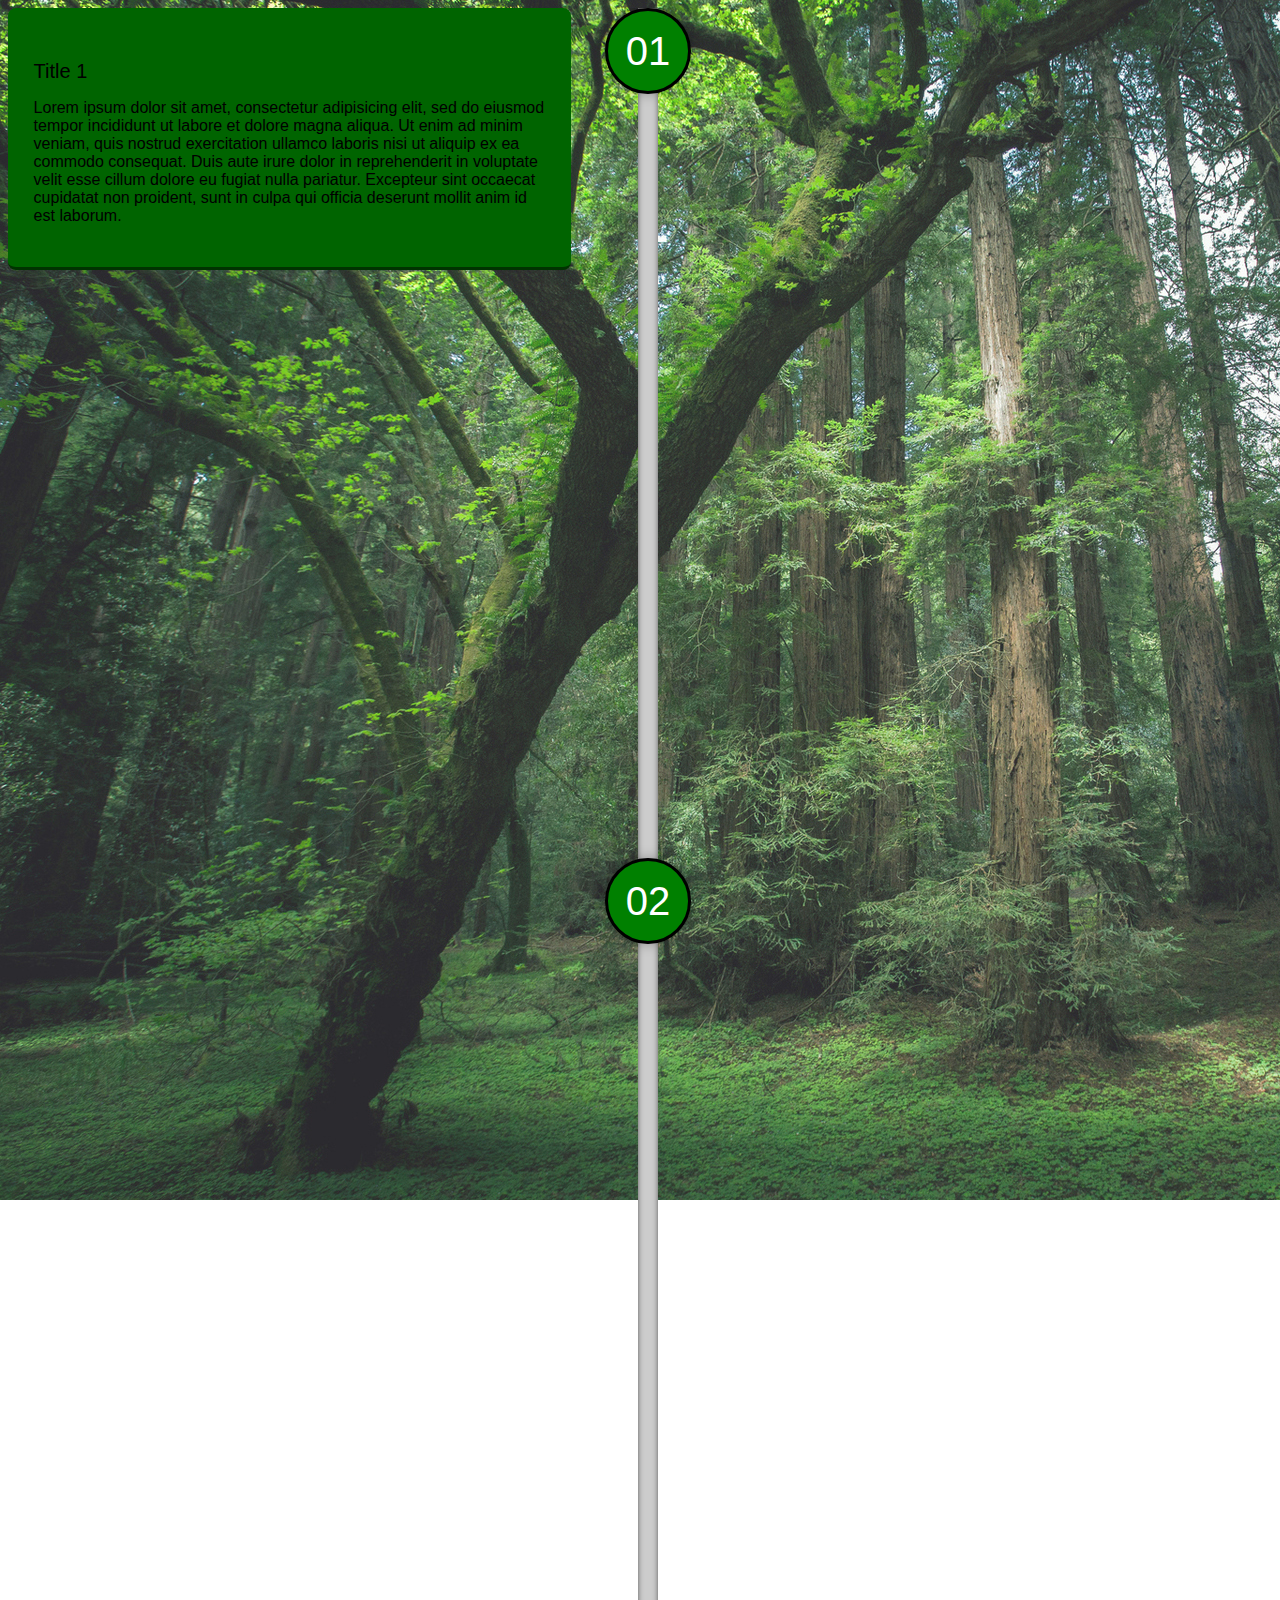
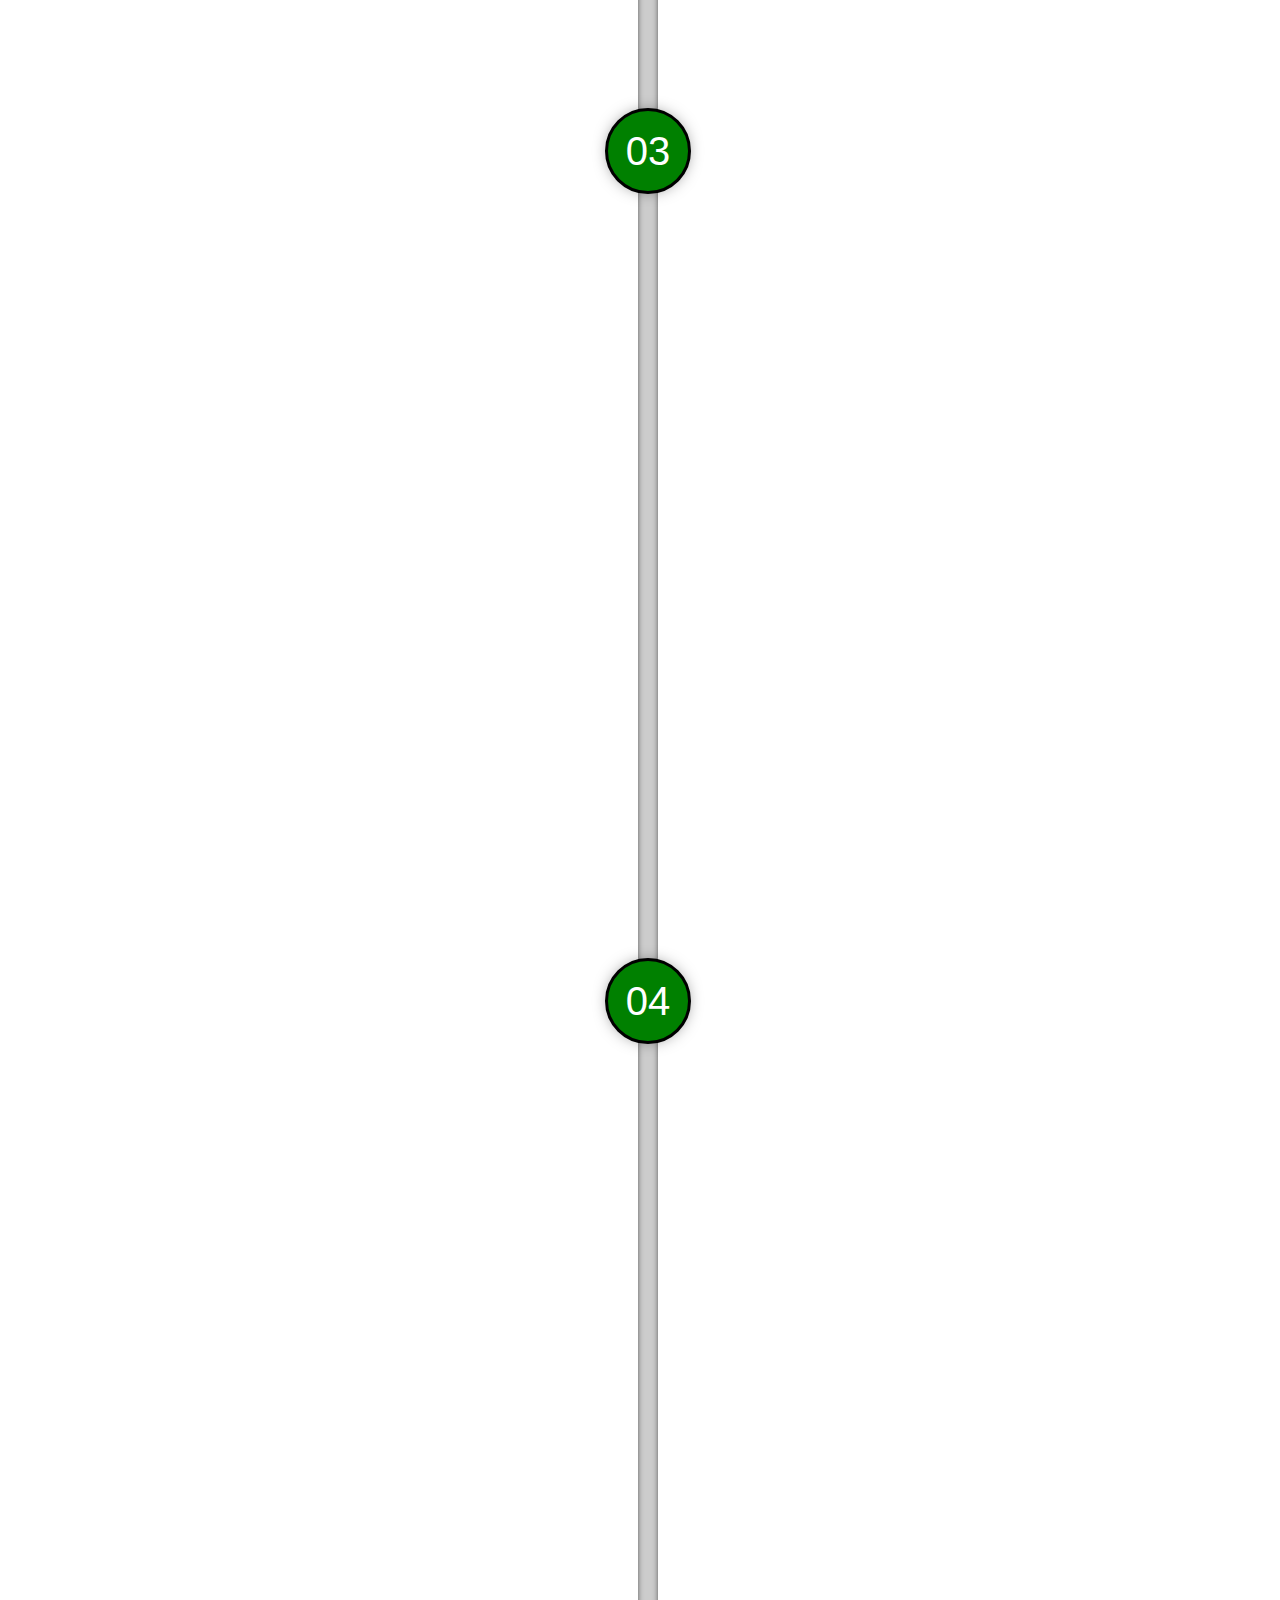
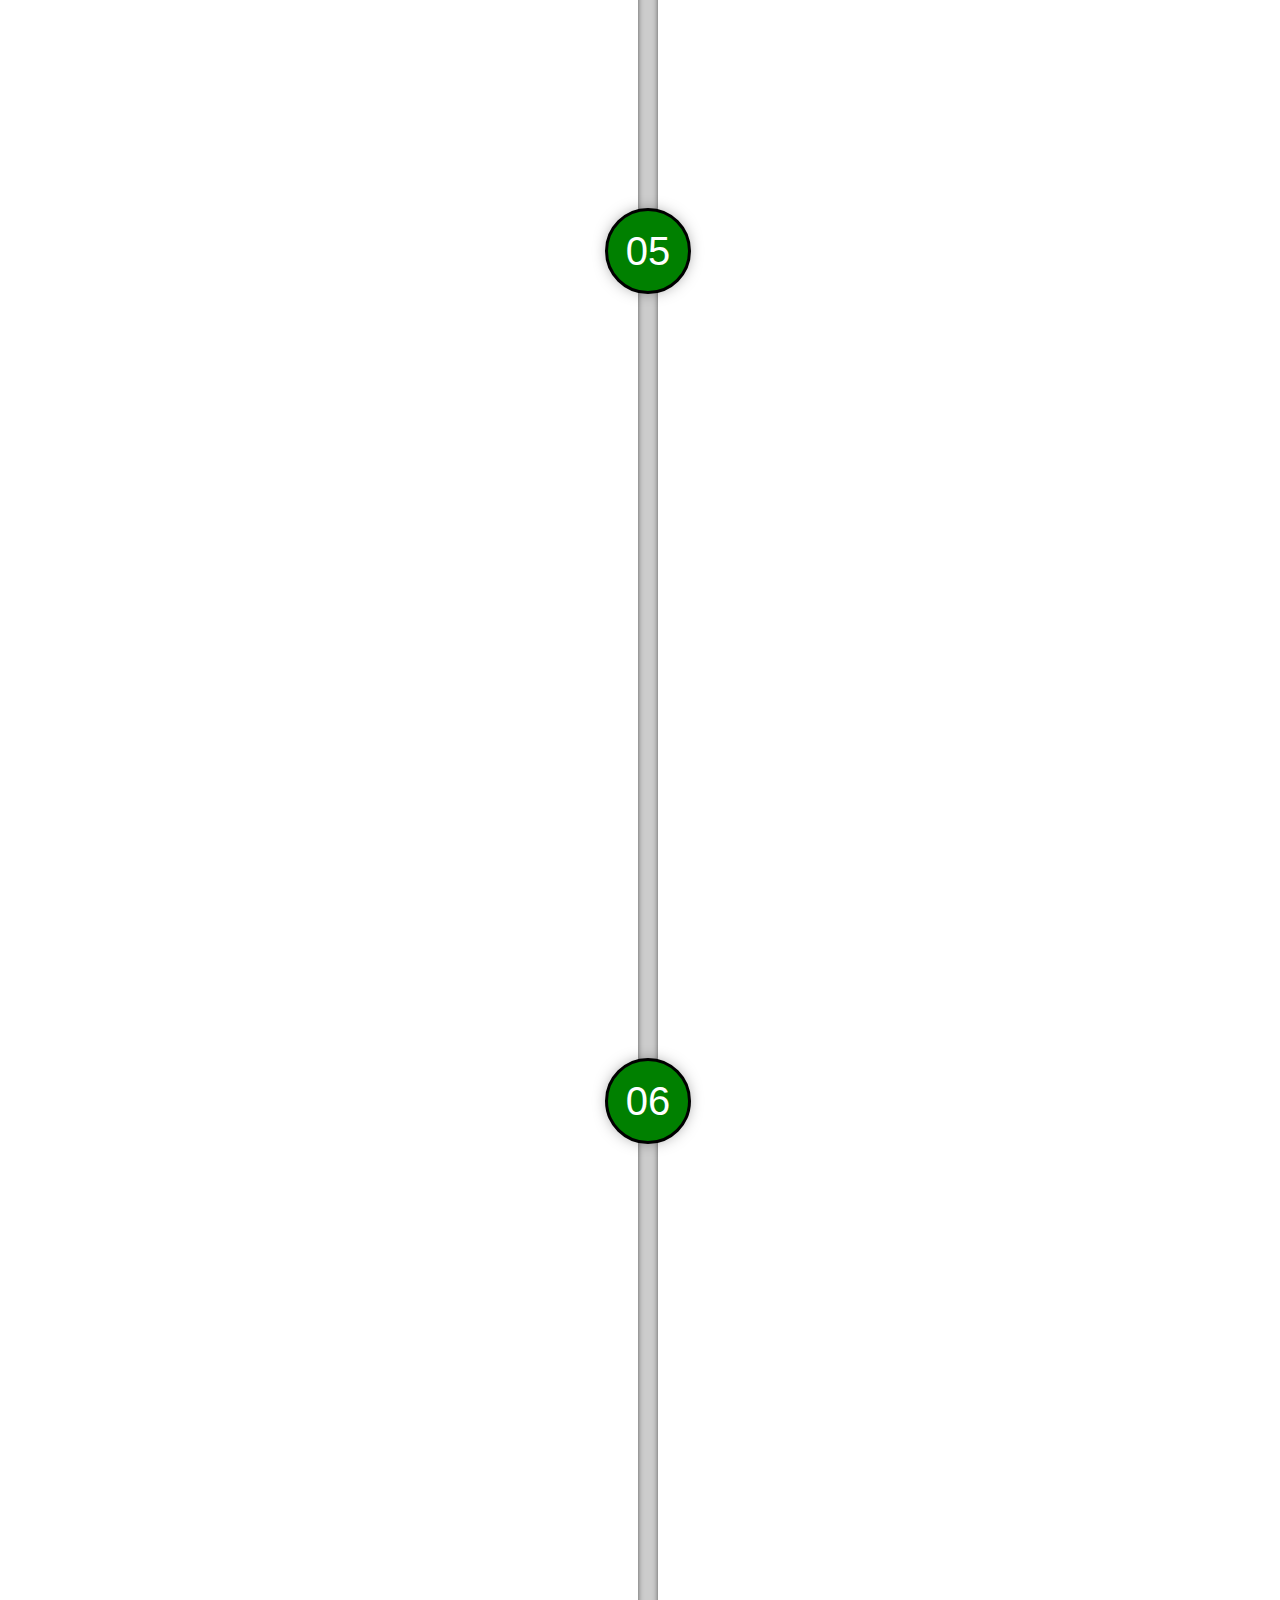
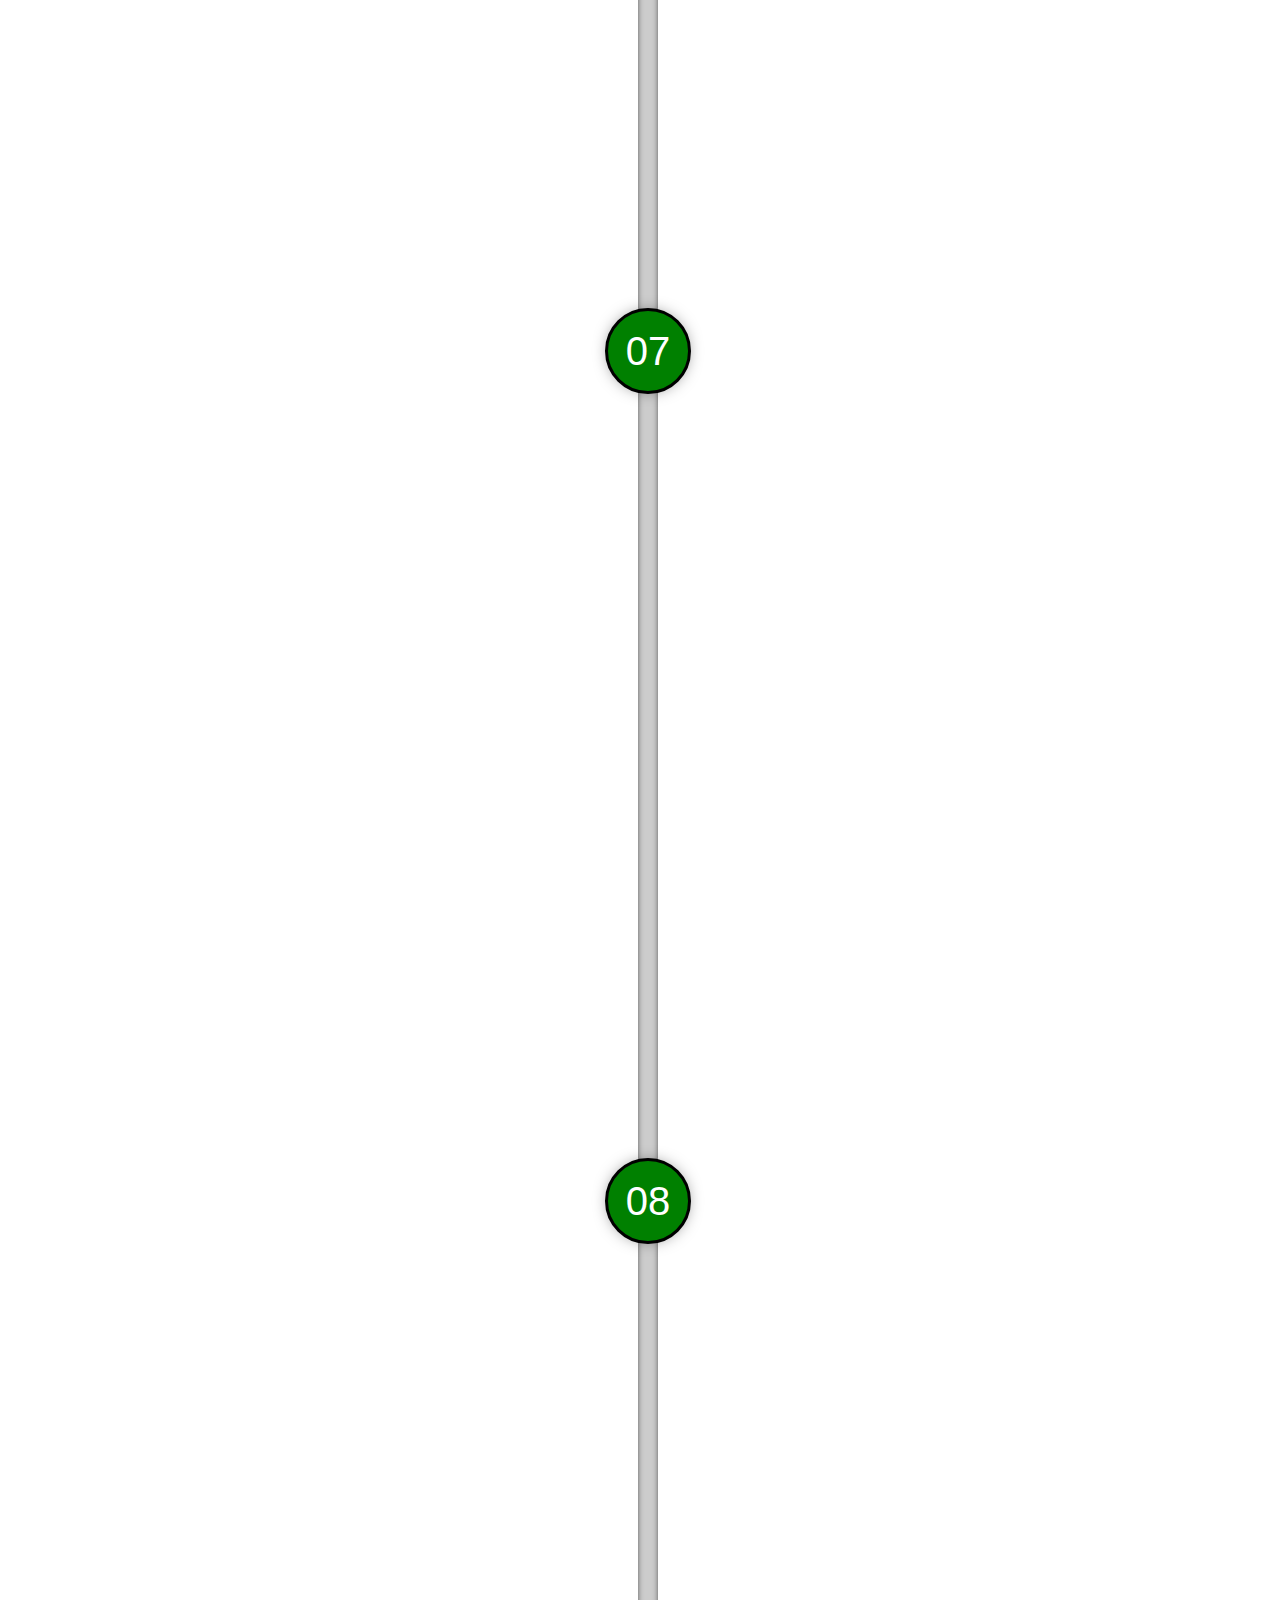
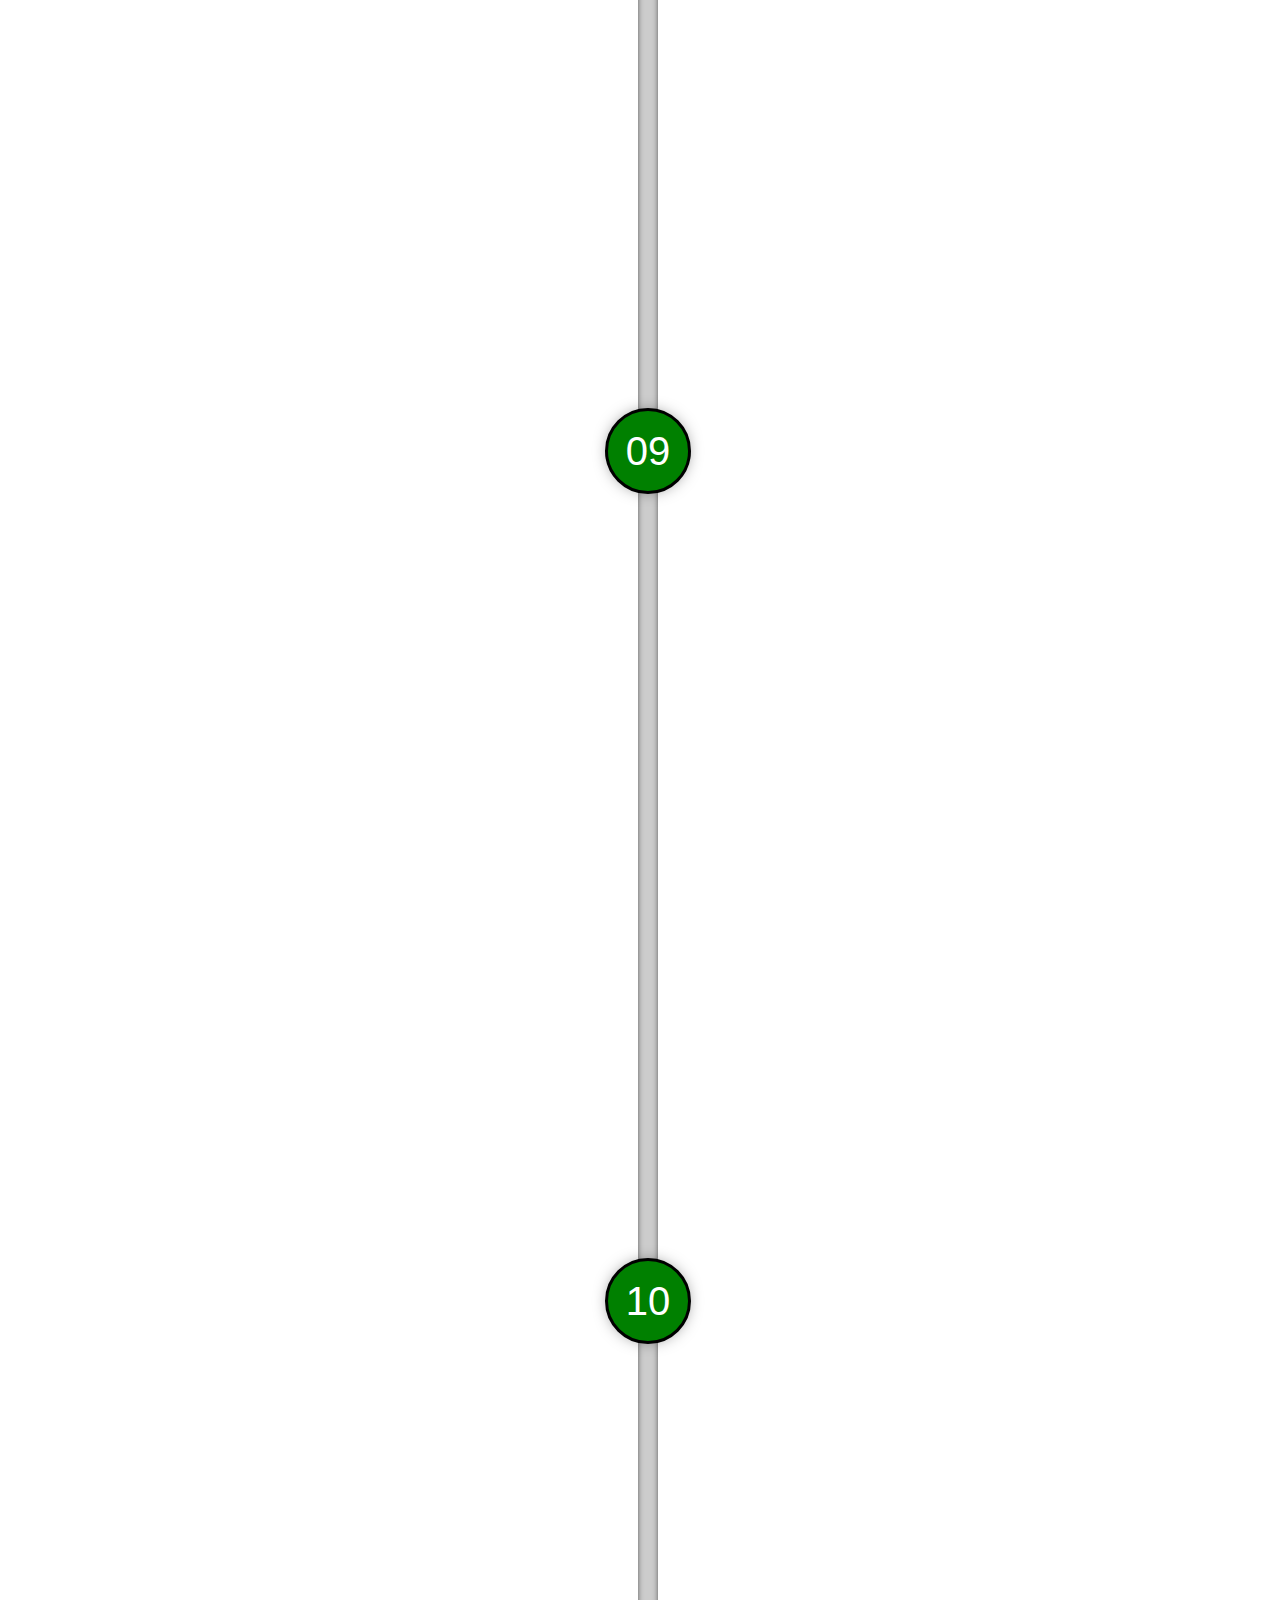
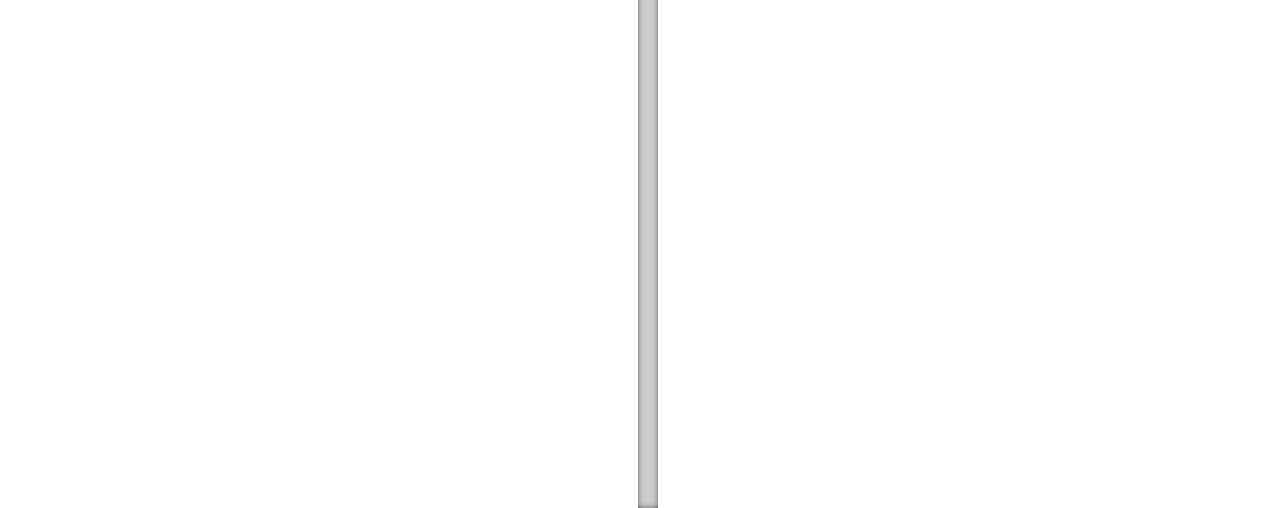
==== timeline/index.html @ 1508c461 "Created index file" ====
<!DOCTYPE html>
<html>
    <head>
        <title>Timeline</title>
        <link href="http://www.jqueryscript.net/css/jquerysctipttop.css" rel="stylesheet" type="text/css">
        <link rel="stylesheet" type="text/css" href="css/cntl.css">
    </head>
    <body>
        <div id="background">
            <div class="cntl"> 
                <span class="cntl-bar cntl-center">
                    <span class="cntl-bar-fill"></span> 
                </span>
                <div class="cntl-states">
                    <div class="cntl-state">
                        <div class="cntl-content">
                            <h4>Title 1</h4>
                            <p> 
                                Lorem ipsum dolor sit amet, consectetur adipisicing elit, sed do eiusmod
                                tempor incididunt ut labore et dolore magna aliqua. Ut enim ad minim veniam,
                                quis nostrud exercitation ullamco laboris nisi ut aliquip ex ea commodo
                                consequat. Duis aute irure dolor in reprehenderit in voluptate velit esse
                                cillum dolore eu fugiat nulla pariatur. Excepteur sint occaecat cupidatat non
                                proident, sunt in culpa qui officia deserunt mollit anim id est laborum.
                            </p>
                        </div>
                        <div class="cntl-icon cntl-center">01</div>
                    </div>
                    <div class="cntl-state">
                        <div class="cntl-content">
                            <h4>Title 2</h4>
                            <p>
                                Lorem ipsum dolor sit amet, consectetur adipisicing elit, sed do eiusmod
                                tempor incididunt ut labore et dolore magna aliqua. Ut enim ad minim veniam,
                                quis nostrud exercitation ullamco laboris nisi ut aliquip ex ea commodo
                                consequat. Duis aute irure dolor in reprehenderit in voluptate velit esse
                                cillum dolore eu fugiat nulla pariatur. Excepteur sint occaecat cupidatat non
                                proident, sunt in culpa qui officia deserunt mollit anim id est laborum.
                            </p>
                        </div>
                        <div class="cntl-image"><img src="images/test1.jpg"></div>
                        <div class="cntl-icon cntl-center">02</div>
                    </div>
                    <div class="cntl-state">
                        <div class="cntl-content">
                            <h4>Title 3</h4>
                            <p>Lorem ipsum dolor sit amet, consectetur adipisicing elit, sed do eiusmod
                            tempor incididunt ut labore et dolore magna aliqua. Ut enim ad minim veniam,
                            quis nostrud exercitation ullamco laboris nisi ut aliquip ex ea commodo
                            consequat. Duis aute irure dolor in reprehenderit in voluptate velit esse
                            cillum dolore eu fugiat nulla pariatur. Excepteur sint occaecat cupidatat non
                            proident, sunt in culpa qui officia deserunt mollit anim id est laborum.</p>
                        </div>
                        <div class="cntl-image"><img src="images/test1.jpg"></div>
                        <div class="cntl-icon cntl-center">03</div>
                    </div>
                    <div class="cntl-state">
                        <div class="cntl-content">
                            <h4>Title 4</h4>
                            <p>
                                Lorem ipsum dolor sit amet, consectetur adipisicing elit, sed do eiusmod
                                tempor incididunt ut labore et dolore magna aliqua. Ut enim ad minim veniam,
                                quis nostrud exercitation ullamco laboris nisi ut aliquip ex ea commodo
                                consequat. Duis aute irure dolor in reprehenderit in voluptate velit esse
                                cillum dolore eu fugiat nulla pariatur. Excepteur sint occaecat cupidatat non
                                proident, sunt in culpa qui officia deserunt mollit anim id est laborum.
                            </p>
                        </div>
                        <div class="cntl-image"><img src="images/test1.jpg"></div>
                        <div class="cntl-icon cntl-center">04</div>
                    </div>
                    <div class="cntl-state">
                        <div class="cntl-content">
                            <h4>Title 5</h4>
                            <p>
                                Lorem ipsum dolor sit amet, consectetur adipisicing elit, sed do eiusmod
                                tempor incididunt ut labore et dolore magna aliqua. Ut enim ad minim veniam,
                                quis nostrud exercitation ullamco laboris nisi ut aliquip ex ea commodo
                                consequat. Duis aute irure dolor in reprehenderit in voluptate velit esse
                                cillum dolore eu fugiat nulla pariatur. Excepteur sint occaecat cupidatat non
                                proident, sunt in culpa qui officia deserunt mollit anim id est laborum.
                            </p>
                        </div>
                        <div class="cntl-image"><img src="images/test1.jpg"></div>
                        <div class="cntl-icon cntl-center">05</div>
                    </div>
                    <div class="cntl-state">
                        <div class="cntl-content">
                            <h4>Title 6</h4>
                            <p>
                                Lorem ipsum dolor sit amet, consectetur adipisicing elit, sed do eiusmod
                                tempor incididunt ut labore et dolore magna aliqua. Ut enim ad minim veniam,
                                quis nostrud exercitation ullamco laboris nisi ut aliquip ex ea commodo
                                consequat. Duis aute irure dolor in reprehenderit in voluptate velit esse
                                cillum dolore eu fugiat nulla pariatur. Excepteur sint occaecat cupidatat non
                                proident, sunt in culpa qui officia deserunt mollit anim id est laborum.
                            </p>
                        </div>
                        <div class="cntl-image"><img src="images/test1.jpg"></div>
                        <div class="cntl-icon cntl-center">06</div>
                    </div>
                    <div class="cntl-state">
                        <div class="cntl-content">
                            <h4>Title 7</h4>
                            <p>
                                Lorem ipsum dolor sit amet, consectetur adipisicing elit, sed do eiusmod
                                tempor incididunt ut labore et dolore magna aliqua. Ut enim ad minim veniam,
                                quis nostrud exercitation ullamco laboris nisi ut aliquip ex ea commodo
                                consequat. Duis aute irure dolor in reprehenderit in voluptate velit esse
                                cillum dolore eu fugiat nulla pariatur. Excepteur sint occaecat cupidatat non
                                proident, sunt in culpa qui officia deserunt mollit anim id est laborum.
                            </p>
                        </div>
                        <div class="cntl-image"><img src="images/test1.jpg"></div>
                        <div class="cntl-icon cntl-center">07</div>
                    </div>
                    <div class="cntl-state">
                        <div class="cntl-content">
                            <h4>Title 8</h4>
                            <p>
                                Lorem ipsum dolor sit amet, consectetur adipisicing elit, sed do eiusmod
                                tempor incididunt ut labore et dolore magna aliqua. Ut enim ad minim veniam,
                                quis nostrud exercitation ullamco laboris nisi ut aliquip ex ea commodo
                                consequat. Duis aute irure dolor in reprehenderit in voluptate velit esse
                                cillum dolore eu fugiat nulla pariatur. Excepteur sint occaecat cupidatat non
                                proident, sunt in culpa qui officia deserunt mollit anim id est laborum.
                            </p>
                        </div>
                        <div class="cntl-image"><img src="images/test1.jpg"></div>
                        <div class="cntl-icon cntl-center">08</div>
                    </div>
                    <div class="cntl-state">
                        <div class="cntl-content">
                            <h4>Title 9</h4>
                            <p>
                                Lorem ipsum dolor sit amet, consectetur adipisicing elit, sed do eiusmod
                                tempor incididunt ut labore et dolore magna aliqua. Ut enim ad minim veniam,
                                quis nostrud exercitation ullamco laboris nisi ut aliquip ex ea commodo
                                consequat. Duis aute irure dolor in reprehenderit in voluptate velit esse
                                cillum dolore eu fugiat nulla pariatur. Excepteur sint occaecat cupidatat non
                                proident, sunt in culpa qui officia deserunt mollit anim id est laborum.
                            </p>
                        </div>
                        <div class="cntl-image"><img src="images/test1.jpg"></div>
                        <div class="cntl-icon cntl-center">09</div>
                    </div>
                    <div class="cntl-state">
                        <div class="cntl-content">
                            <h4>Title 10</h4>
                            <p>
                                Lorem ipsum dolor sit amet, consectetur adipisicing elit, sed do eiusmod
                                tempor incididunt ut labore et dolore magna aliqua. Ut enim ad minim veniam,
                                quis nostrud exercitation ullamco laboris nisi ut aliquip ex ea commodo
                                consequat. Duis aute irure dolor in reprehenderit in voluptate velit esse
                                cillum dolore eu fugiat nulla pariatur. Excepteur sint occaecat cupidatat non
                                proident, sunt in culpa qui officia deserunt mollit anim id est laborum.
                            </p>
                        </div>
                        <div class="cntl-image"><img src="images/test1.jpg"></div>
                        <div class="cntl-icon cntl-center">10</div>
                    </div>
                </div>
            </div>
            
            <script src="http://code.jquery.com/jquery-1.11.1.min.js"></script> 
            <script type="text/javascript" src="css/jquery.cntl.js"></script> <!--Dit is voor de divs (contents) en de animatie in de line-->
            <script type="text/javascript">
            $(document).ready(function(e){
                $('.cntl').cntl({
                    revealbefore: 300,
                    anim_class: 'cntl-animate',
                    onreveal: function(e){
                        console.log(e);
                    }
                });
            });
            </script>
        </div>
    </body>
</html>
---- timeline/css/cntl.css ----
body {
	font-family: Arial;
	background-image: url("../images/background(1).jpg");
	background-repeat: no-repeat;
    background-attachment: fixed;
    display: block;
    position: absolute;
    top: 0;
    left: 0;
    width: 100%;
    height: 100%;
}


.cntl {
	position: relative;
	width: 100%;
	overflow: hidden;
}

.cntl-center {
	left:0;
    right:0;
    margin-left:auto;
    margin-right:auto;
}

.cntl-bar {
	position: absolute;
	width: 20px;
	top: 0;
	bottom: 0;
	background-color: #ccc;
	box-shadow: inset 0px 0px 7px -2px #000;
}

/*De lijn die in het midden loopt*/
.cntl-bar-fill {
	background-color: #003300;
	position: absolute;
	left:0;
	right:0;
	top:0;
	height:0;
	overflow: hidden;
	width: 20px;

}

.cntl-state {
	position: relative;
	width:100%;
	min-height: 800px;
	margin-bottom: 50px;
}

.cntl-state::after {
	display:block;
	content: ' ';
	clear:both;
}
/*de Rondjes in het midden*/
.cntl-icon {
	border-radius: 50%;
	width: 80px;
	height: 80px;
	background-color: #008000;
	border: solid 3px #000000;
	box-shadow: 0px 0px 19px -9px #000;
	position: absolute;
	top: 0;
	text-align: center;
	line-height: 80px;
	font-size: 40px;
	color: #fff;
}
/*De divs*/
.cntl-content {
	width: 40%;
	padding: 2%;
	background-color: rgba(0,100,0, 1.00 );
	border-radius: 8px;
	border-bottom: solid 3px #003300;
	float:left;
	opacity:0;
	position:relative;
	margin-left:-40%;
}

.cntl-state:nth-child(2n+2) .cntl-content {
	float:right;
	margin-right:-40%;
}

.cntl-image {
	opacity:0;
	width: 40%;
	padding: 2%;
}

.cntl-state:nth-child(2n+1) .cntl-image {
	float:right;
}

.cntl-image img {
	width:100%;
}

.cntl-content h4 {
	font-size:20px;
	font-weight: normal;
	margin-bottom: 10px;
}

/*
animations
*/
.cntl-bar-fill,.cntl-content,.cntl-image {
	-webkit-transition: all 500ms ease;
	-moz-transition: all 500ms ease;
	-o-transition: all 500ms ease;
	-ms-transition: all 500ms ease;
	transition: all 500ms ease;
}

.cntl-state:nth-child(2n+2).cntl-animate .cntl-content {
	margin-right:0%;
}

.cntl-animate .cntl-content {
	opacity:1;
	margin-left:0%;
}

.cntl-animate .cntl-image {
	opacity:1;
}



/* mobile support */

@media (max-width: 500px) {

	.cntl-bar {
		left:auto;
		right: 37px;
	}

	.cntl-content {
		width:80%;
		float:none;
	}
	.cntl-state:nth-child(2n+2) .cntl-content {
		margi-right:0%;
		float:none;
	}

	.cntl-image {
		width:80%;
	}

	.cntl-state:nth-child(2n+1) .cntl-image {
		float:none;
	}

	.animate .cntl-content {
		margin-left: 2%;
	}

	.cntl-icon {
		left: auto;
		right: 0;
	}

}
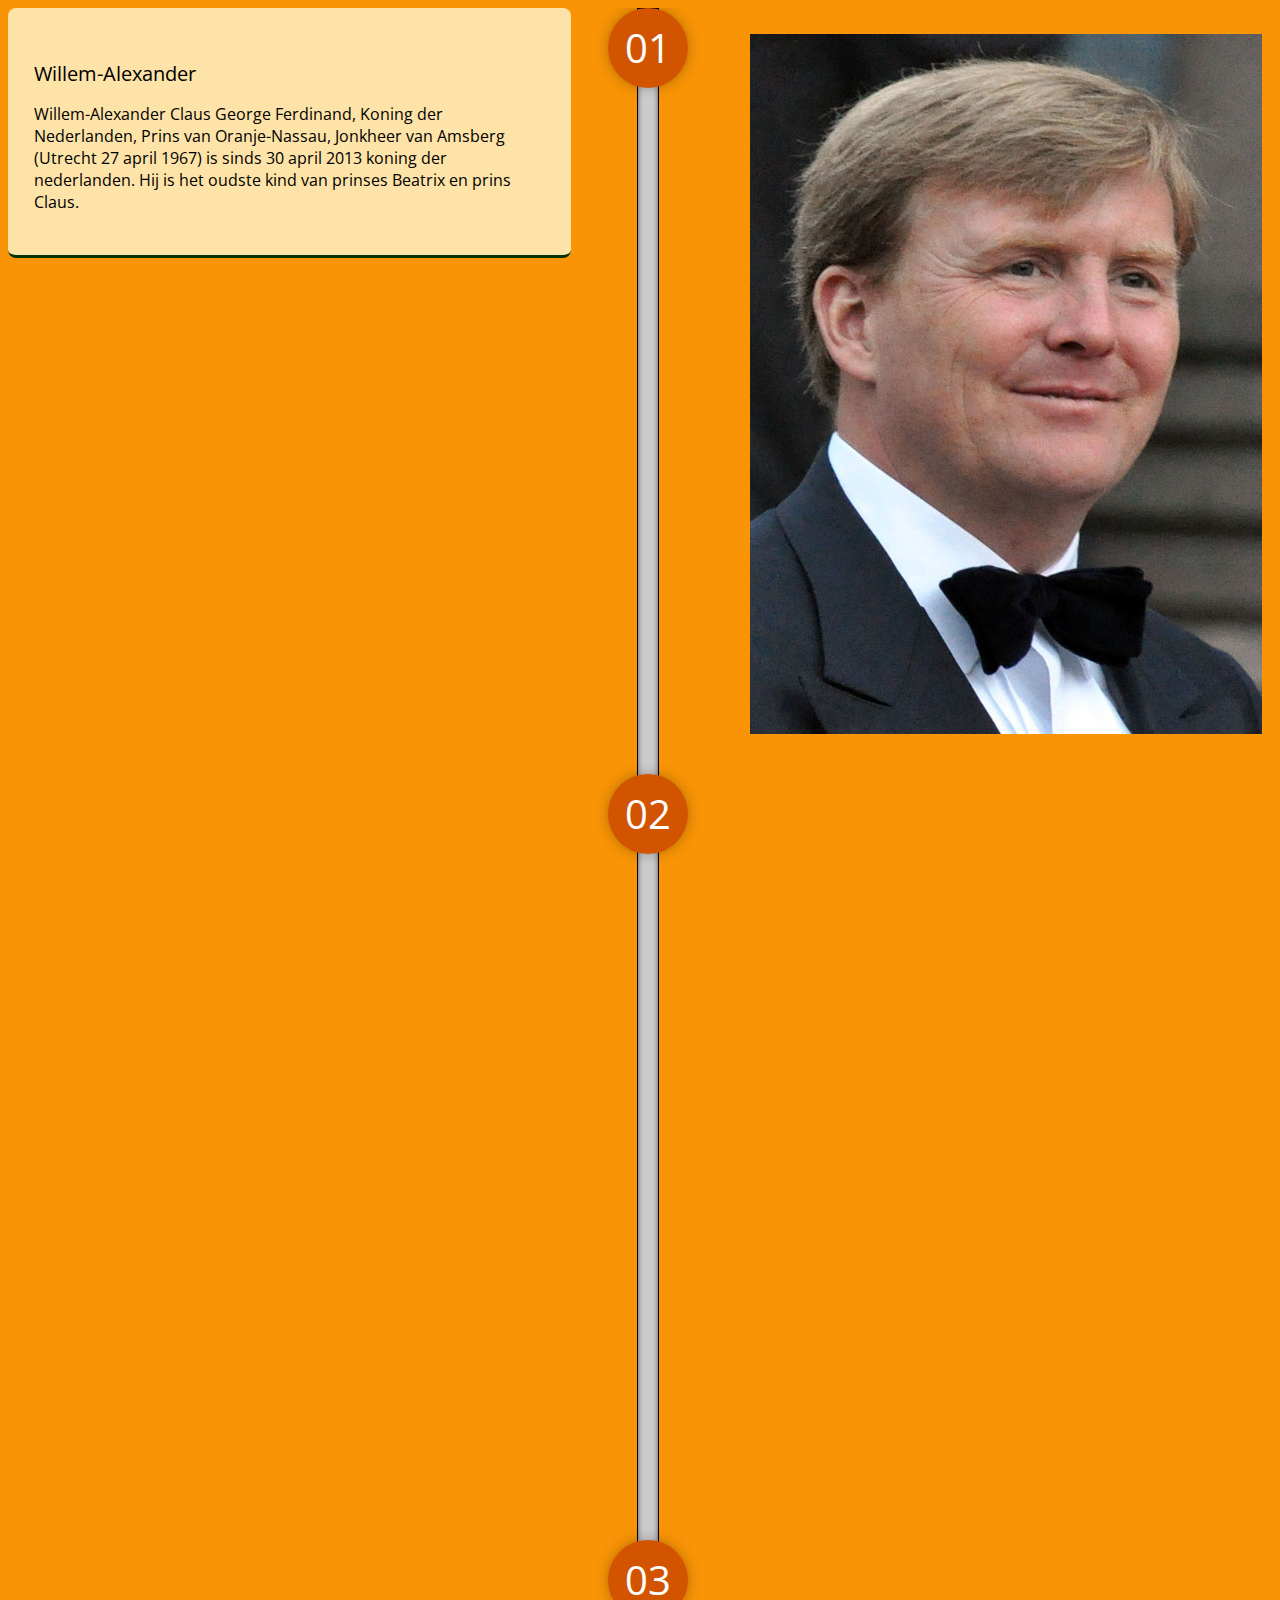
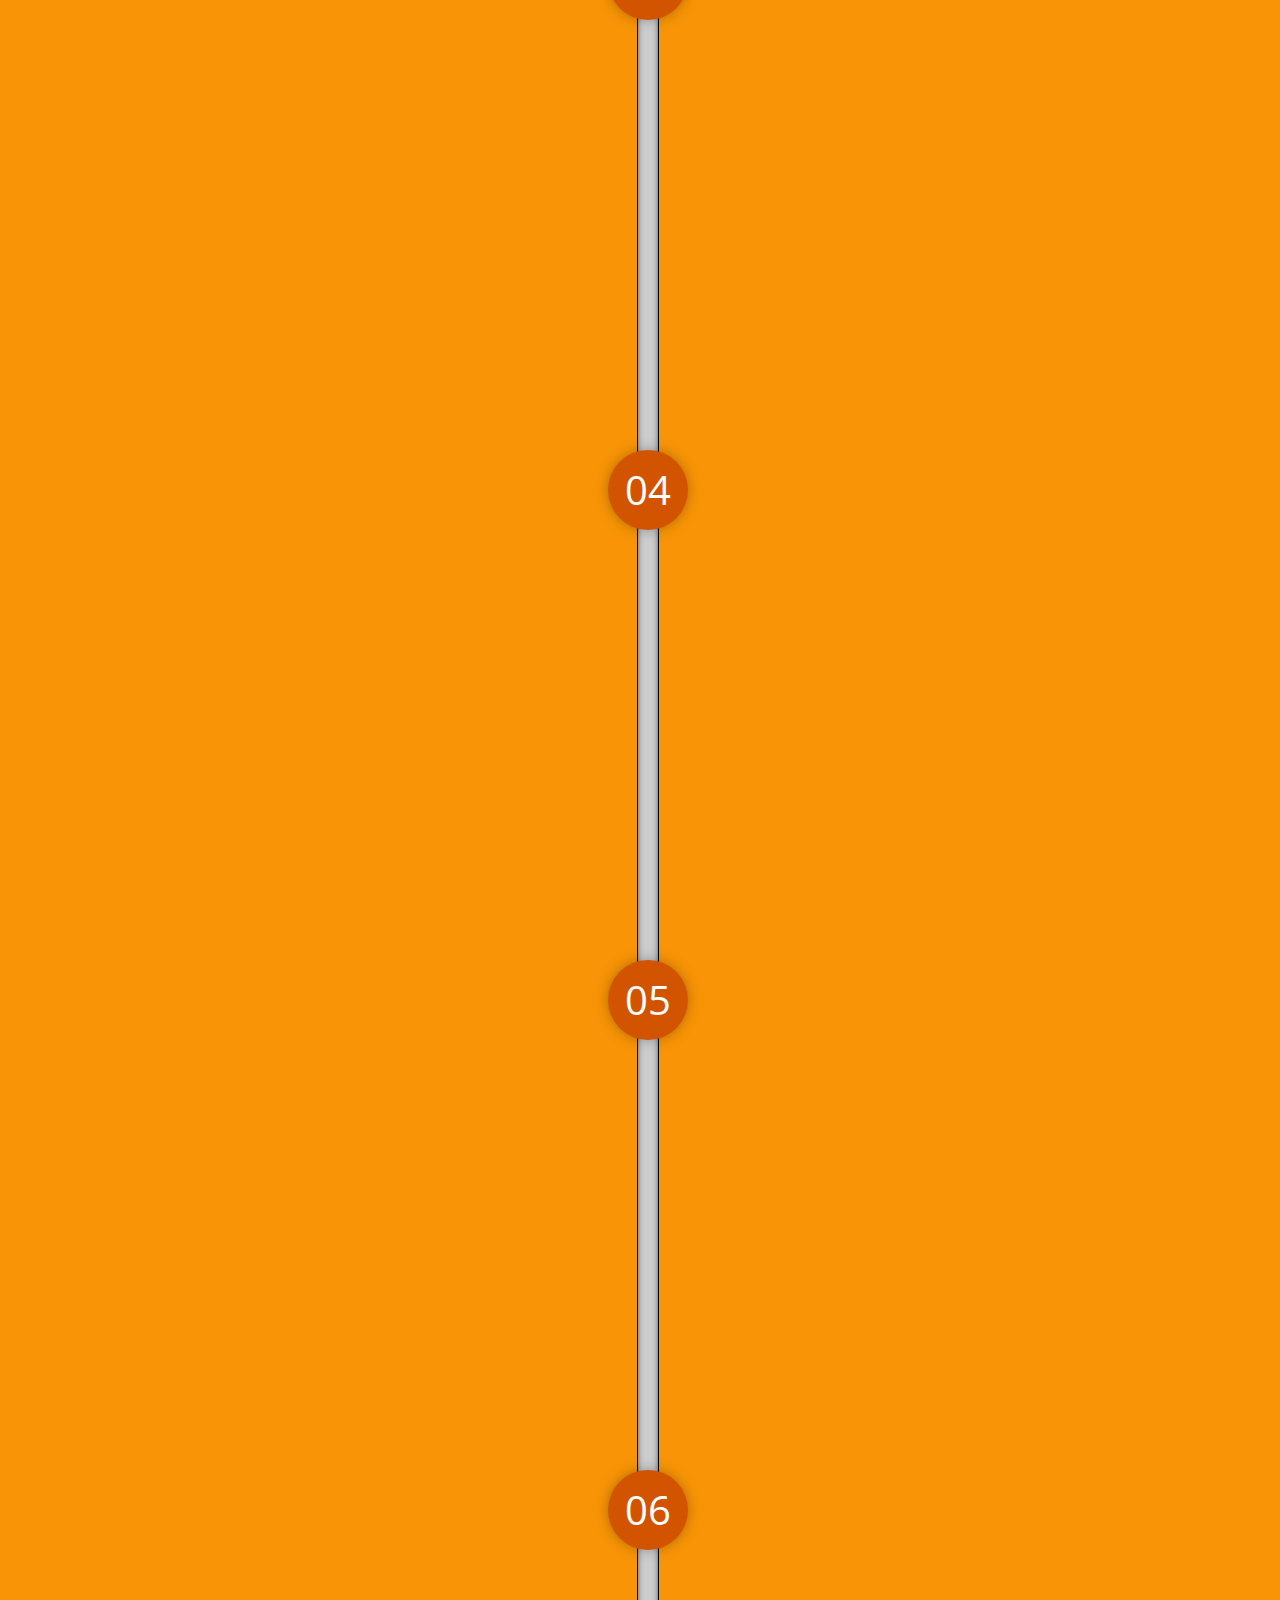
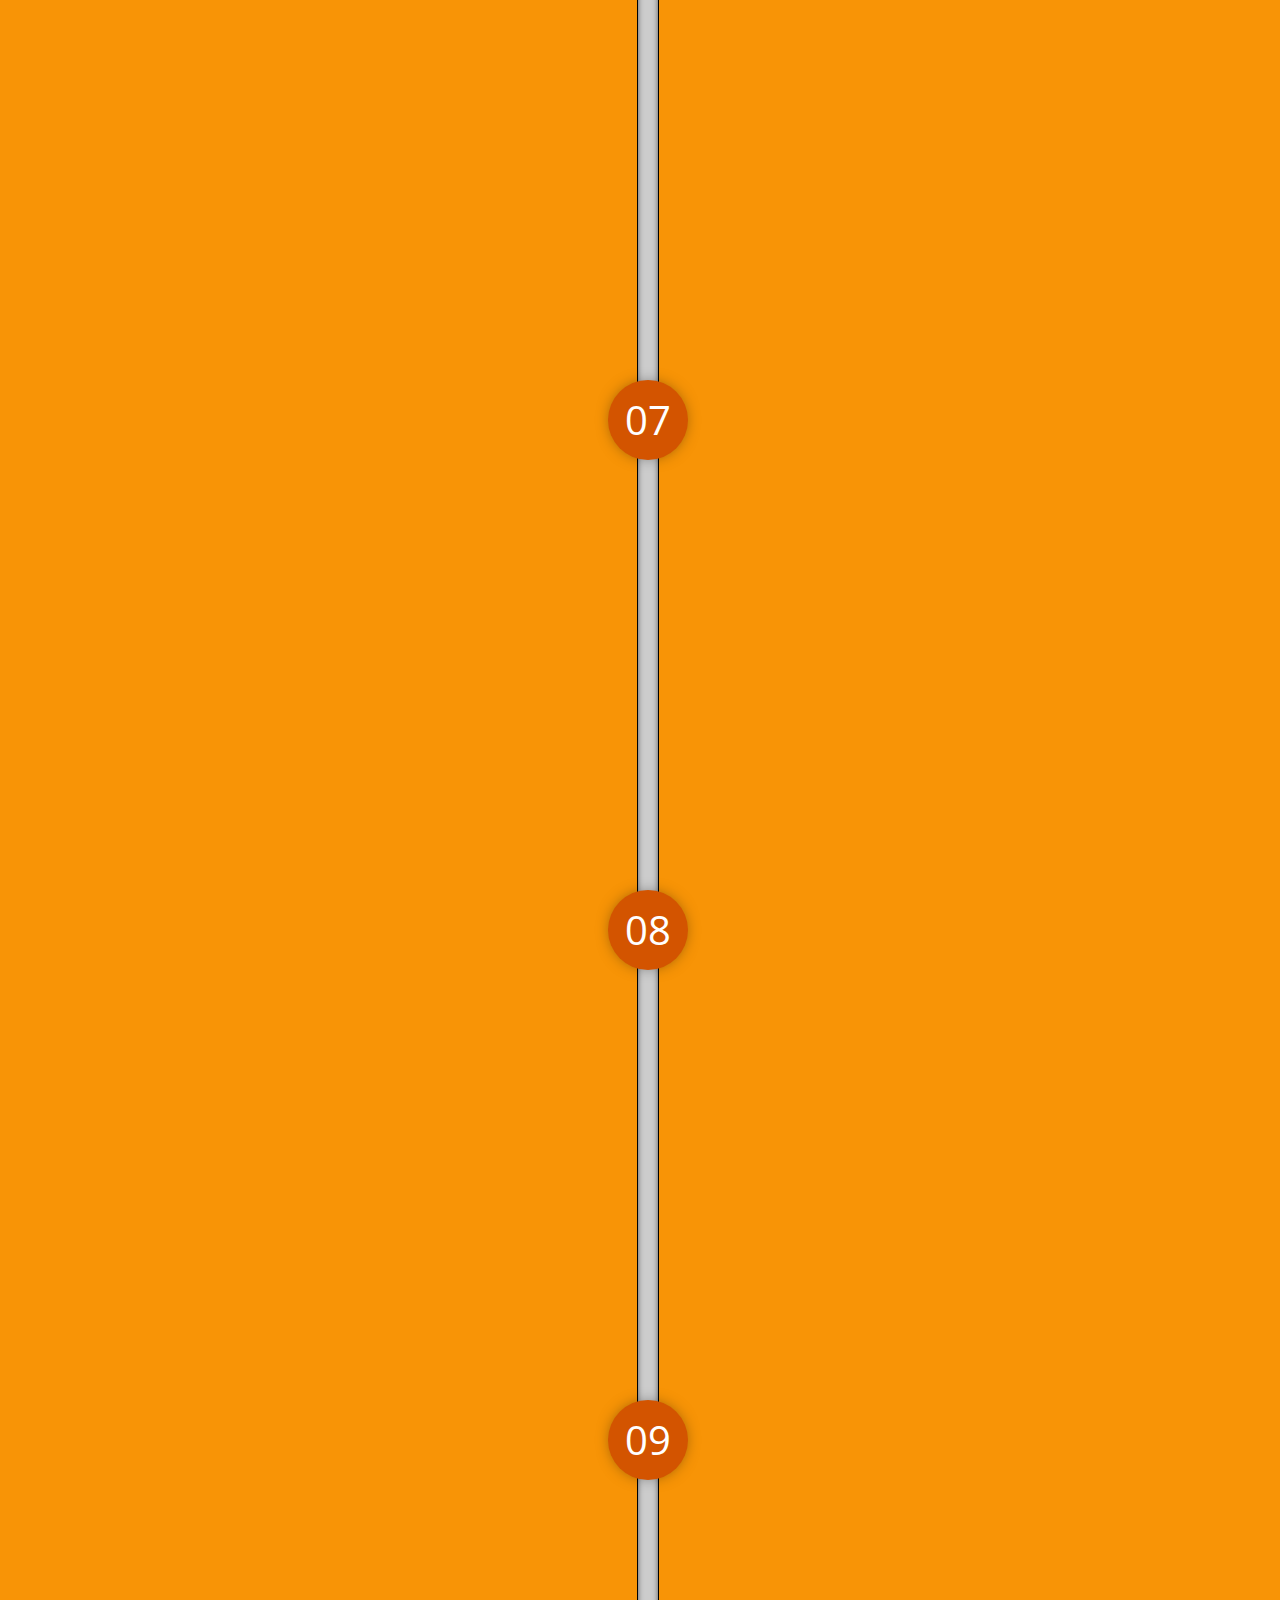
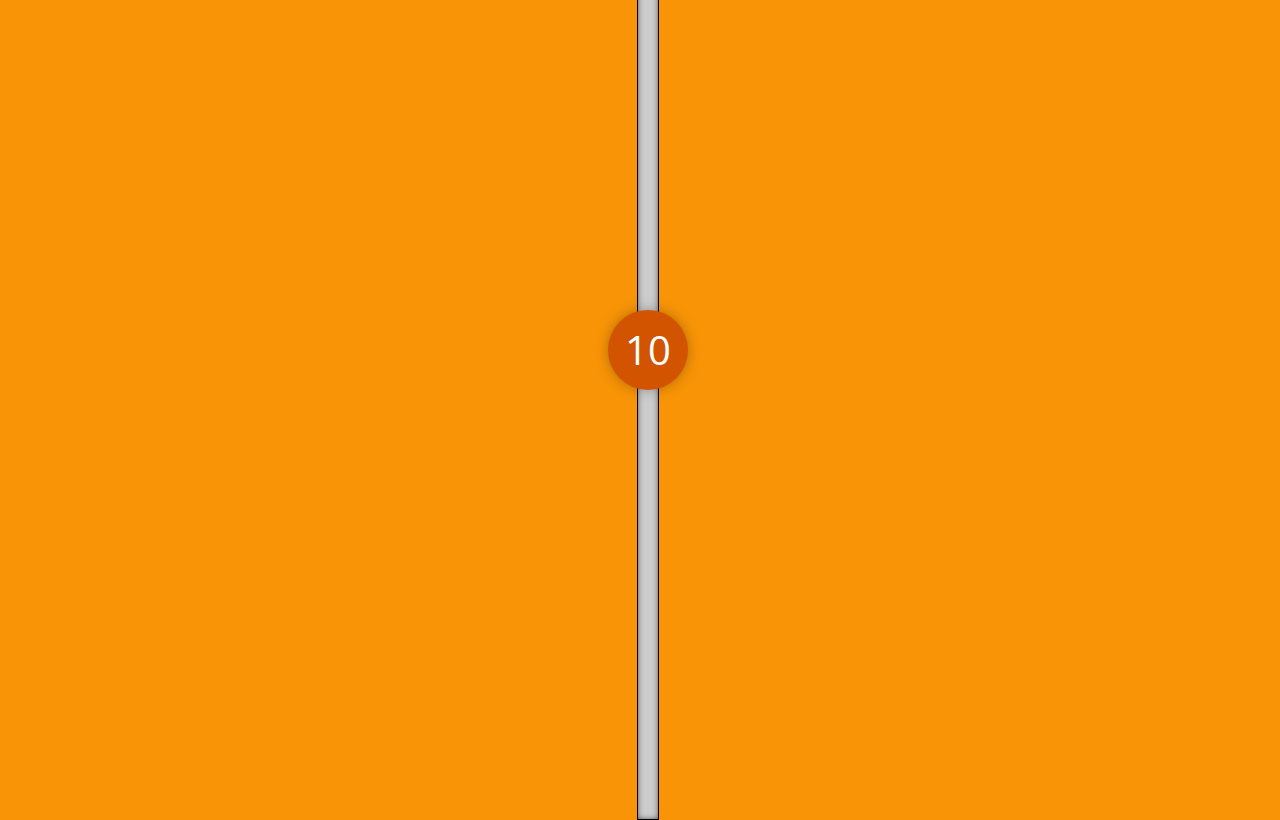
==== commit 16313b47: "Files updated" ====
--- a/timeline/index.html
+++ b/timeline/index.html
@@ -2,8 +2,10 @@
 <html>
     <head>
         <title>Timeline</title>
+        <meta charset="UTF-8">
         <link href="http://www.jqueryscript.net/css/jquerysctipttop.css" rel="stylesheet" type="text/css">
         <link rel="stylesheet" type="text/css" href="css/cntl.css">
+        <link href='http://fonts.googleapis.com/css?family=Open+Sans:300italic' rel='stylesheet' type='text/css'>
     </head>
     <body>
         <div id="background">
@@ -14,31 +16,23 @@
                 <div class="cntl-states">
                     <div class="cntl-state">
                         <div class="cntl-content">
-                            <h4>Title 1</h4>
+                            <h4>Willem-Alexander</h4>
                             <p> 
-                                Lorem ipsum dolor sit amet, consectetur adipisicing elit, sed do eiusmod
-                                tempor incididunt ut labore et dolore magna aliqua. Ut enim ad minim veniam,
-                                quis nostrud exercitation ullamco laboris nisi ut aliquip ex ea commodo
-                                consequat. Duis aute irure dolor in reprehenderit in voluptate velit esse
-                                cillum dolore eu fugiat nulla pariatur. Excepteur sint occaecat cupidatat non
-                                proident, sunt in culpa qui officia deserunt mollit anim id est laborum.
+                                Willem-Alexander Claus George Ferdinand, Koning der Nederlanden, Prins van Oranje-Nassau, Jonkheer van Amsberg (Utrecht 27 april 1967) is sinds 30 april 2013 koning der nederlanden. Hij is het oudste kind van prinses Beatrix en prins Claus.
                             </p>
                         </div>
+                        <div class="cntl-image"><img src="../willem.jpg" height="700px" draggable="false"></div>
                         <div class="cntl-icon cntl-center">01</div>
                     </div>
                     <div class="cntl-state">
                         <div class="cntl-content">
-                            <h4>Title 2</h4>
+                            <h4>Máxima Zorreguieta</h4>
                             <p>
-                                Lorem ipsum dolor sit amet, consectetur adipisicing elit, sed do eiusmod
-                                tempor incididunt ut labore et dolore magna aliqua. Ut enim ad minim veniam,
-                                quis nostrud exercitation ullamco laboris nisi ut aliquip ex ea commodo
-                                consequat. Duis aute irure dolor in reprehenderit in voluptate velit esse
-                                cillum dolore eu fugiat nulla pariatur. Excepteur sint occaecat cupidatat non
-                                proident, sunt in culpa qui officia deserunt mollit anim id est laborum.
+                                Máxima, Prinses der Nederlanden, Prinses van Oranje-Nassau, mevrouw van Amsberg (Buenos Aires, Argetinië, 17 mei 1971) 
+                                geboren als Máxima Zorreguieta, is de echtgenote van koning Willem-Alexander der Nederlanden. Zij is rooms-katholiek, van Argentijnse afkomst en bezit de Argentijnse en de Nederlandse nationaliteit. Máxima draagt sinds haar huwelijk de titels van Prinses der Nederlanden en Prinses van Oranje-Nassau. Zij wordt aangeduid als koningin, hetgeen in dit geval een zogenoemde titre de courtoisie is.
                             </p>
                         </div>
-                        <div class="cntl-image"><img src="images/test1.jpg"></div>
+                        <div class="cntl-image"><img src="../Maxima.jpg" height="700px" draggable="false"></div>
                         <div class="cntl-icon cntl-center">02</div>
                     </div>
                     <div class="cntl-state">
--- a/timeline/css/cntl.css
+++ b/timeline/css/cntl.css
@@ -1,6 +1,6 @@
 body {
-	font-family: Arial;
-	background-image: url("../images/background(1).jpg");
+	font-family: 'Open Sans', sans-serif;
+	background-color: #F89406;
 	background-repeat: no-repeat;
     background-attachment: fixed;
     display: block;
@@ -30,13 +30,14 @@
 	width: 20px;
 	top: 0;
 	bottom: 0;
-	background-color: #ccc;
+	background-color: #CCCCCC;
+	border: 1px solid;
 	box-shadow: inset 0px 0px 7px -2px #000;
 }
 
-/*De lijn die in het midden loopt*/
+/*De lijn die in het midden loopt animatie*/
 .cntl-bar-fill {
-	background-color: #003300;
+	background-color: #808080;
 	position: absolute;
 	left:0;
 	right:0;
@@ -50,8 +51,8 @@
 .cntl-state {
 	position: relative;
 	width:100%;
-	min-height: 800px;
-	margin-bottom: 50px;
+	min-height: 500px;
+	margin-bottom: 10px;
 }
 
 .cntl-state::after {
@@ -64,8 +65,7 @@
 	border-radius: 50%;
 	width: 80px;
 	height: 80px;
-	background-color: #008000;
-	border: solid 3px #000000;
+	background-color: #D35400;
 	box-shadow: 0px 0px 19px -9px #000;
 	position: absolute;
 	top: 0;
@@ -78,7 +78,7 @@
 .cntl-content {
 	width: 40%;
 	padding: 2%;
-	background-color: rgba(0,100,0, 1.00 );
+	background-color: #FDE3a7;
 	border-radius: 8px;
 	border-bottom: solid 3px #003300;
 	float:left;
